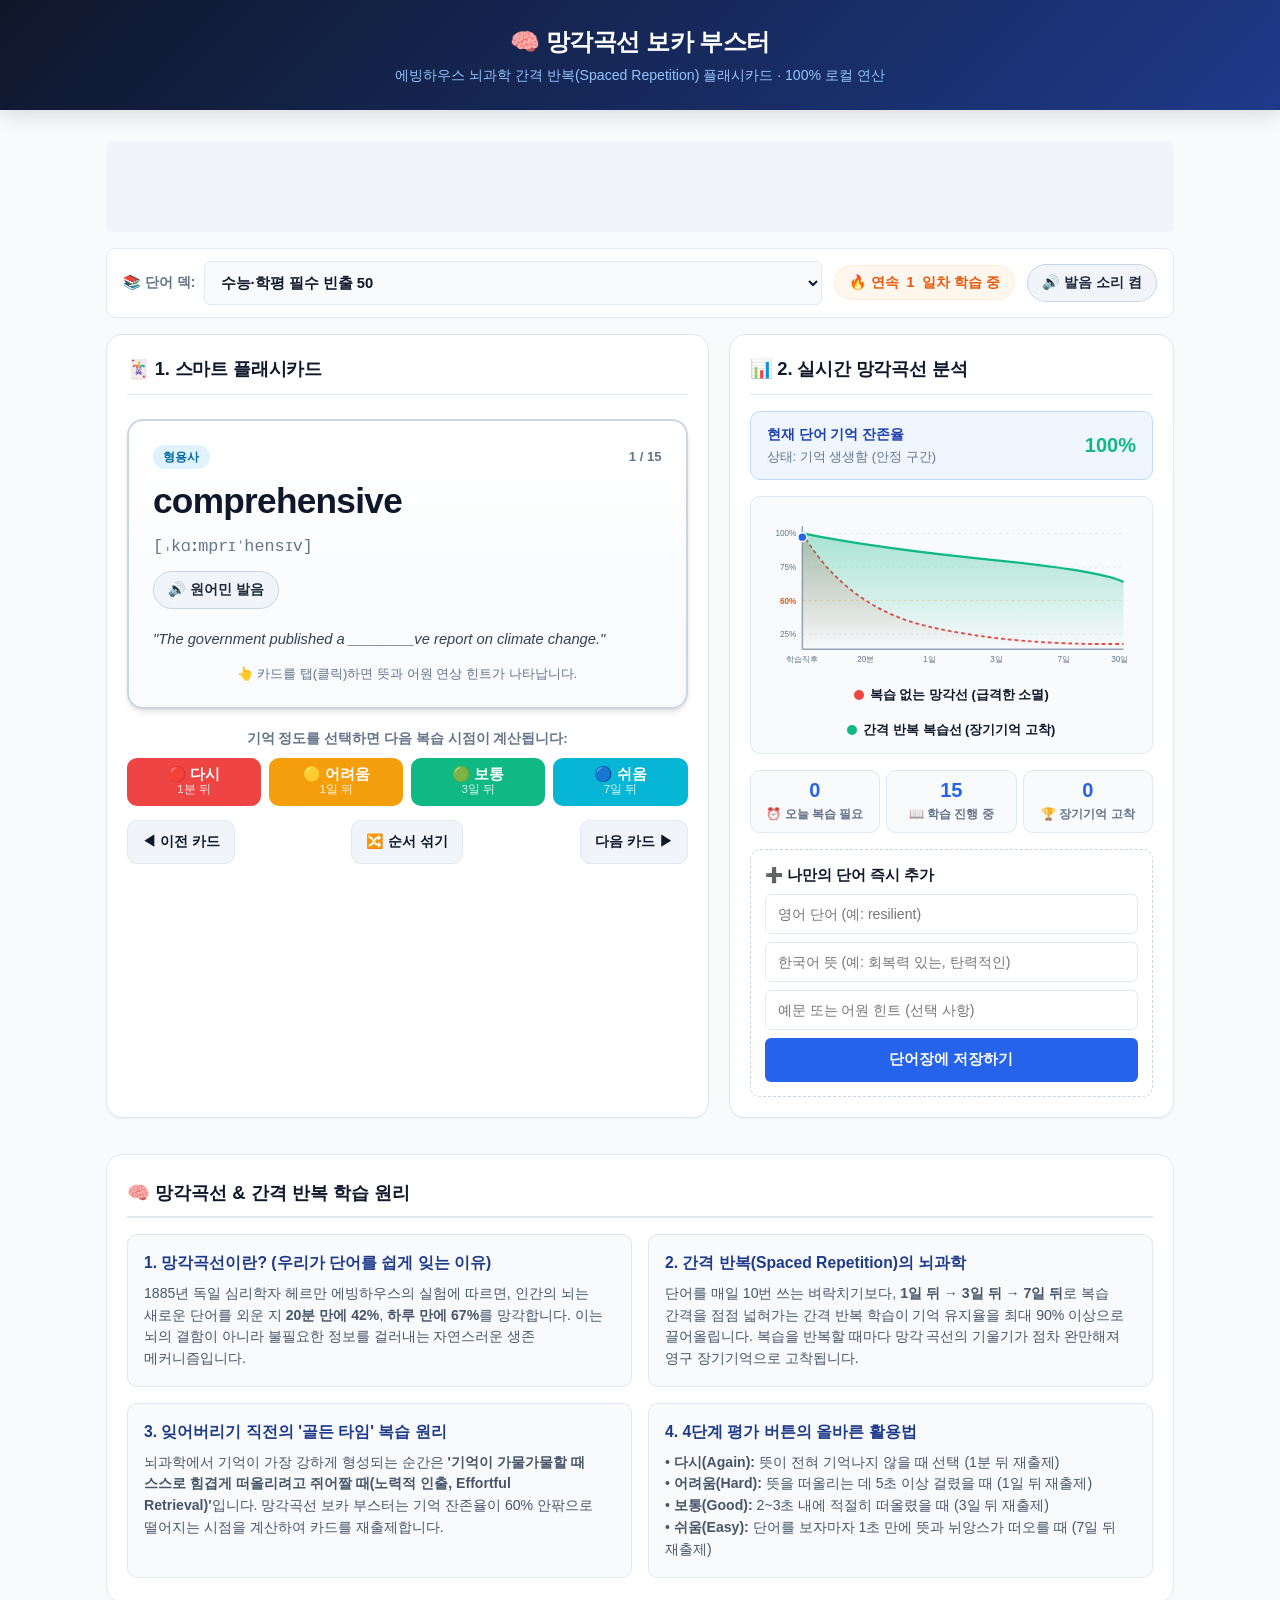
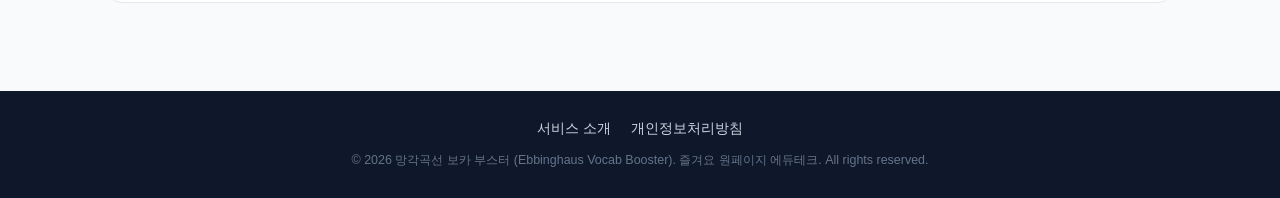
==== index.html @ 1b4ae30d "feat: initial commit for ebbinghaus-vocab (망각곡선 보카 부스터)" ====
<!DOCTYPE html>
<html lang="ko">
<head>
<meta charset="utf-8">
<meta name="viewport" content="width=device-width, initial-scale=1">
<!-- PAGE:HEAD START -->
<title>망각곡선 보카 부스터 | 에빙하우스 간격 반복 플래시카드 & 기억률 시각화</title>
<meta name="description" content="에빙하우스 망각곡선과 FSRS 간격 반복 알고리즘으로 뇌의 최적 복습 타이밍을 실시간 시각화하고 단어를 장기기억으로 고착화하는 지능형 플래시카드 보카 엔진.">
<meta name="robots" content="index, follow">
<link rel="canonical" href="https://ebbinghaus-vocab.enjoy-onepage.com/">
<link rel="alternate" hreflang="ko" href="https://ebbinghaus-vocab.enjoy-onepage.com/">
<meta name="theme-color" content="#2563eb">
<link rel="icon" href="data:image/svg+xml,<svg xmlns=%22http://www.w3.org/2000/svg%22 viewBox=%220 0 100 100%22><text y=%22.9em%22 font-size=%2290%22>🧠</text></svg>">
<link rel="manifest" href="/manifest.json">
<meta property="og:locale" content="ko_KR">
<meta property="og:type" content="website">
<meta property="og:site_name" content="즐겨요 원페이지">
<meta property="og:title" content="망각곡선 보카 부스터 | 에빙하우스 간격 반복 플래시카드 & 기억률 시각화">
<meta property="og:description" content="에빙하우스 망각곡선과 FSRS 간격 반복 알고리즘으로 뇌의 최적 복습 타이밍을 실시간 시각화하고 단어를 장기기억으로 고착화하는 지능형 플래시카드 보카 엔진.">
<meta property="og:url" content="https://ebbinghaus-vocab.enjoy-onepage.com/">
<meta name="twitter:card" content="summary">
<meta name="twitter:title" content="망각곡선 보카 부스터 | 에빙하우스 간격 반복 플래시카드 & 기억률 시각화">
<meta name="twitter:description" content="에빙하우스 망각곡선과 FSRS 간격 반복 알고리즘으로 뇌의 최적 복습 타이밍을 실시간 시각화하고 단어를 장기기억으로 고착화하는 지능형 플래시카드 보카 엔진.">
<link rel="alternate" type="application/rss+xml" title="망각곡선 보카 부스터 RSS" href="https://ebbinghaus-vocab.enjoy-onepage.com/rss.xml">
<link rel="sitemap" type="application/xml" href="https://ebbinghaus-vocab.enjoy-onepage.com/sitemap.xml">
<script type="application/ld+json">
{
  "@context": "https://schema.org",
  "@graph": [
    {
      "@type": "WebApplication",
      "@id": "https://ebbinghaus-vocab.enjoy-onepage.com/#webapp",
      "name": "망각곡선 보카 부스터",
      "url": "https://ebbinghaus-vocab.enjoy-onepage.com/",
      "applicationCategory": "EducationalApplication",
      "operatingSystem": "All",
      "inLanguage": "ko",
      "browserRequirements": "Requires JavaScript. Requires HTML5.",
      "description": "에빙하우스 망각곡선과 간격 반복(Spaced Repetition) 원리를 활용하여 단어 망각률을 실시간 계산하고 장기기억을 완성하는 인터랙티브 보카 플래시카드 웹앱.",
      "offers": { "@type": "Offer", "price": "0", "priceCurrency": "KRW" }
    },
    {
      "@type": "FAQPage",
      "@id": "https://ebbinghaus-vocab.enjoy-onepage.com/#faq",
      "mainEntity": [
        {
          "@type": "Question",
          "name": "에빙하우스 망각곡선이란 무엇인가요?",
          "acceptedAnswer": {
            "@type": "Answer",
            "text": "독일의 심리학자 헤르만 에빙하우스가 발견한 기억의 자연 감쇠 법칙으로, 사람은 새로운 지식을 배운 지 20분 만에 42%, 하루 만에 67%를 잊어버립니다. 하지만 주기적인 간격 반복 복습을 거치면 망각 속도가 현저히 느려져 영구적인 장기기억으로 전환됩니다."
          }
        },
        {
          "@type": "Question",
          "name": "간격 반복(Spaced Repetition)은 왜 효과적인가요?",
          "acceptedAnswer": {
            "@type": "Answer",
            "text": "뇌는 지식이 잊혀지기 직전인 '골든 타임'에 뇌세포를 쥐어짜내 기억을 회상(노력적 인출)할 때 가장 강력하게 시냅스 연결을 강화합니다. 망각곡선 보카 부스터는 이 타이밍을 자동으로 계산해 복습 주기를 설계합니다."
          }
        },
        {
          "@type": "Question",
          "name": "내 단어 학습 데이터가 서버에 저장되나요?",
          "acceptedAnswer": {
            "@type": "Answer",
            "text": "아닙니다. 망각곡선 보카 부스터의 모든 단어 데이터, 학습 이력, 커스텀 단어장은 100% 사용자의 기기 브라우저(LocalStorage / IndexedDB)에만 안전하게 암호화 보관되며 외부 서버로 절대 전송되지 않습니다."
          }
        }
      ]
    }
  ]
}
</script>
<!-- PAGE:HEAD END -->
<!-- ADSENSE START: loader -->
<script async src="https://pagead2.googlesyndication.com/pagead/js/adsbygoogle.js?client=ca-pub-2228289204702106" crossorigin="anonymous"></script>
<!-- ADSENSE END: loader -->
<link rel="stylesheet" href="style.css?v=1.1">
</head>
<body>

<!-- Header - Kiro Signature Gradient Brand Header -->
<header class="header">
  <h1>🧠 망각곡선 보카 부스터</h1>
  <div class="header-sub">에빙하우스 뇌과학 간격 반복(Spaced Repetition) 플래시카드 · 100% 로컬 연산</div>
</header>

<main class="wrap">

  <!-- ADSENSE START: top -->
  <div class="ad-box ad-top">
    <ins class="adsbygoogle" style="display:inline-block;width:100%;height:60px" data-ad-client="ca-pub-2228289204702106" data-ad-slot="3824727725" data-ad-format="horizontal" data-full-width-responsive="true"></ins>
    <script>(adsbygoogle = window.adsbygoogle || []).push({});</script>
  </div>
  <!-- ADSENSE END: top -->

  <!-- Top Control Bar -->
  <div class="control-bar">
    <div class="deck-select-group">
      <label for="deck-select" class="deck-select-label">📚 단어 덱:</label>
      <select id="deck-select" class="deck-select" aria-label="학습 단어 덱 선택">
        <option value="csat">수능·학평 필수 빈출 50</option>
        <option value="toeic">토익·비즈니스 핵심 50</option>
        <option value="basic">중학·일상 필수 기초 50</option>
        <option value="custom">나만의 단어장</option>
      </select>
    </div>
    
    <div class="streak-group" id="streak-badge" title="매일 학습하여 스트릭을 이어가세요!">
      🔥 연속 <span id="streak-days">1</span>일차 학습 중
    </div>

    <button type="button" class="btn-sound" id="btn-sound-toggle" aria-label="발음 음성 안내 토글">
      🔊 발음 소리 켬
    </button>
  </div>

  <!-- 2-Column Gold Standard Grid (PC 1:1, Mobile 1-Column) -->
  <div class="grid2">

    <!-- Column 1: Interactive 3D Flashcard & 4-Step Evaluation -->
    <section class="card" aria-labelledby="card-section-title">
      <div class="card-header-row">
        <h2 id="card-section-title">🃏 1. 스마트 플래시카드</h2>
      </div>

      <!-- 3D Flip Card Container -->
      <div class="flashcard-wrap">
        <div class="flashcard" id="flashcard" role="button" tabindex="0" aria-label="플래시카드 클릭하여 뒤집기">
          
          <!-- Card Front -->
          <div class="card-face card-front">
            <div class="card-badge-row">
              <span class="pos-tag" id="card-front-pos">형용사</span>
              <span id="card-progress-text">1 / 50</span>
            </div>
            
            <div class="card-main-content">
              <div class="word-term" id="card-word">comprehensive</div>
              <div class="word-phonetic" id="card-phonetic">[ˌkɑːmprɪˈhensɪv]</div>
              <button type="button" class="btn-sound" id="btn-speak-front" style="margin: 0 auto 12px auto;" aria-label="원어민 발음 듣기">
                🔊 원어민 발음
              </button>
              <div class="word-example" id="card-front-example">
                "The school offers a ________ study program for all students."
              </div>
            </div>

            <div class="card-footer-tip">
              👆 카드를 탭(클릭)하면 뜻과 어원 연상 힌트가 나타납니다.
            </div>
          </div>

          <!-- Card Back -->
          <div class="card-face card-back">
            <div class="card-badge-row">
              <span class="pos-tag" id="card-back-pos">형용사</span>
              <span id="card-stage-text">1차 학습</span>
            </div>

            <div class="card-main-content">
              <div class="word-meaning" id="card-meaning">종합적인, 포괄적인</div>
              <div class="word-hint" id="card-hint">
                💡 <strong>어원 힌트:</strong> com(완전히) + prehend(붙잡다) → 모든 것을 완전히 붙잡아 아우르는
              </div>
              <div class="word-example" id="card-back-example">
                "The school offers a <strong>comprehensive</strong> study program."
              </div>
              <div class="word-example-ko" id="card-back-example-ko">
                "그 학교는 모든 학생을 위한 종합적인 교육 프로그램을 제공한다."
              </div>
            </div>

            <div class="card-footer-tip">
              아래 4단계 평가 버튼을 눌러 복습 주기를 배정하세요.
            </div>
          </div>

        </div>
      </div>

      <!-- 4-Step Spaced Repetition Buttons -->
      <div class="eval-section">
        <div class="eval-prompt">기억 정도를 선택하면 다음 복습 시점이 계산됩니다:</div>
        <div class="eval-grid">
          <button type="button" class="btn-eval btn-again" data-rating="again">
            <span class="eval-label">🔴 다시</span>
            <span class="eval-interval">1분 뒤</span>
          </button>
          <button type="button" class="btn-eval btn-hard" data-rating="hard">
            <span class="eval-label">🟡 어려움</span>
            <span class="eval-interval">1일 뒤</span>
          </button>
          <button type="button" class="btn-eval btn-good" data-rating="good">
            <span class="eval-label">🟢 보통</span>
            <span class="eval-interval">3일 뒤</span>
          </button>
          <button type="button" class="btn-eval btn-easy" data-rating="easy">
            <span class="eval-label">🔵 쉬움</span>
            <span class="eval-interval">7일 뒤</span>
          </button>
        </div>
      </div>

      <!-- Navigation & Shuffle -->
      <div class="card-nav">
        <button type="button" class="btn-secondary" id="btn-prev-card">
          ◀ 이전 카드
        </button>
        <button type="button" class="btn-secondary" id="btn-shuffle-deck">
          🔀 순서 섞기
        </button>
        <button type="button" class="btn-secondary" id="btn-next-card">
          다음 카드 ▶
        </button>
      </div>
    </section>

    <!-- Column 2: Real-Time Ebbinghaus Forgetting Curve & Retention Stats -->
    <section class="card" aria-labelledby="chart-section-title">
      <div class="card-header-row">
        <h2 id="chart-section-title">📊 2. 실시간 망각곡선 분석</h2>
      </div>

      <!-- Current Retention Gauge -->
      <div class="retention-meter">
        <div>
          <div class="retention-label">현재 단어 기억 잔존율</div>
          <div style="font-size: 0.8rem; color: #64748b; margin-top: 2px;" id="retention-desc">
            복습 권장: 골든 타임 도달 전
          </div>
        </div>
        <div class="retention-value" id="retention-pct">100%</div>
      </div>

      <!-- Live SVG Forgetting Curve Chart -->
      <div class="chart-box">
        <svg class="svg-chart" id="forgetting-chart" viewBox="0 0 500 220" aria-label="에빙하우스 망각곡선 인터랙티브 시각화 차트">
          <defs>
            <linearGradient id="decayGrad" x1="0%" y1="0%" x2="0%" y2="100%">
              <stop offset="0%" stop-color="#ef4444" stop-opacity="0.3"/>
              <stop offset="100%" stop-color="#ef4444" stop-opacity="0.0"/>
            </linearGradient>
            <linearGradient id="boostGrad" x1="0%" y1="0%" x2="0%" y2="100%">
              <stop offset="0%" stop-color="#10b981" stop-opacity="0.35"/>
              <stop offset="100%" stop-color="#10b981" stop-opacity="0.0"/>
            </linearGradient>
          </defs>

          <!-- Grid Lines -->
          <line x1="50" y1="30" x2="480" y2="30" stroke="#e2e8f0" stroke-dasharray="4,4" />
          <line x1="50" y1="75" x2="480" y2="75" stroke="#e2e8f0" stroke-dasharray="4,4" />
          <line x1="50" y1="120" x2="480" y2="120" stroke="#fed7aa" stroke-dasharray="4,4" /> <!-- 60% Critical Golden Line -->
          <line x1="50" y1="165" x2="480" y2="165" stroke="#e2e8f0" stroke-dasharray="4,4" />
          
          <!-- Axes -->
          <line x1="50" y1="20" x2="50" y2="185" stroke="#94a3b8" stroke-width="2" />
          <line x1="50" y1="185" x2="480" y2="185" stroke="#94a3b8" stroke-width="2" />

          <!-- Y-Axis Labels -->
          <text x="42" y="34" font-size="11" fill="#64748b" text-anchor="end">100%</text>
          <text x="42" y="79" font-size="11" fill="#64748b" text-anchor="end">75%</text>
          <text x="42" y="124" font-size="11" fill="#ea580c" font-weight="bold" text-anchor="end">60%</text>
          <text x="42" y="169" font-size="11" fill="#64748b" text-anchor="end">25%</text>

          <!-- X-Axis Labels -->
          <text x="50" y="202" font-size="11" fill="#64748b" text-anchor="middle">학습직후</text>
          <text x="135" y="202" font-size="11" fill="#64748b" text-anchor="middle">20분</text>
          <text x="220" y="202" font-size="11" fill="#64748b" text-anchor="middle">1일</text>
          <text x="310" y="202" font-size="11" fill="#64748b" text-anchor="middle">3일</text>
          <text x="400" y="202" font-size="11" fill="#64748b" text-anchor="middle">7일</text>
          <text x="475" y="202" font-size="11" fill="#64748b" text-anchor="middle">30일</text>

          <!-- Decay Curve (No review - drops sharply) -->
          <path id="path-decay-fill" d="M 50 30 Q 110 130, 220 155 T 480 178 L 480 185 L 50 185 Z" fill="url(#decayGrad)" />
          <path id="path-decay" d="M 50 30 Q 110 130, 220 155 T 480 178" fill="none" stroke="#ef4444" stroke-width="2.5" stroke-dasharray="5,4" />

          <!-- Spaced Repetition Boost Curve (Dynamic) -->
          <path id="path-boost-fill" d="M 50 30 Q 120 40, 220 48 T 480 62 L 480 185 L 50 185 Z" fill="url(#boostGrad)" />
          <path id="path-boost" d="M 50 30 Q 120 40, 220 48 T 480 62" fill="none" stroke="#10b981" stroke-width="3" />

          <!-- Current Word Point Indicator -->
          <circle id="point-current" cx="50" cy="30" r="6" fill="#2563eb" stroke="#ffffff" stroke-width="2" />
        </svg>

        <div class="chart-legend">
          <span class="legend-item">
            <span class="legend-dot dot-decay"></span>
            복습 없는 망각선 (급격한 소멸)
          </span>
          <span class="legend-item">
            <span class="legend-dot dot-boost"></span>
            간격 반복 복습선 (장기기억 고착)
          </span>
        </div>
      </div>

      <!-- Today's Study Stats Grid -->
      <div class="stats-grid">
        <div class="stat-pill">
          <div class="stat-num" id="stat-due">0</div>
          <div class="stat-desc">⏰ 오늘 복습 필요</div>
        </div>
        <div class="stat-pill">
          <div class="stat-num" id="stat-learning">1</div>
          <div class="stat-desc">📖 학습 진행 중</div>
        </div>
        <div class="stat-pill">
          <div class="stat-num" id="stat-mastered">0</div>
          <div class="stat-desc">🏆 장기기억 고착</div>
        </div>
      </div>

      <!-- Quick Word Add Form -->
      <div class="quick-add-box">
        <div class="quick-add-title">➕ 나만의 단어 즉시 추가</div>
        <form id="form-quick-add" class="quick-add-form" onsubmit="return false;">
          <input type="text" id="input-new-word" class="input-text" placeholder="영어 단어 (예: resilient)" required>
          <input type="text" id="input-new-meaning" class="input-text" placeholder="한국어 뜻 (예: 회복력 있는, 탄력적인)" required>
          <input type="text" id="input-new-example" class="input-text" placeholder="예문 또는 어원 힌트 (선택 사항)">
          <button type="submit" class="btn-primary" id="btn-add-word">
            단어장에 저장하기
          </button>
        </form>
      </div>

    </section>

  </div>

  <!-- ADSENSE START: mid -->
  <div class="ad-box ad-mid">
    <ins class="adsbygoogle" style="display:block" data-ad-client="ca-pub-2228289204702106" data-ad-slot="1186914926" data-ad-format="auto" data-full-width-responsive="true"></ins>
    <script>(adsbygoogle = window.adsbygoogle || []).push({});</script>
  </div>
  <!-- ADSENSE END: mid -->

  <!-- Educational Guide & FAQ Section -->
  <section class="guide-section" aria-labelledby="guide-title">
    <h2 class="guide-title" id="guide-title">🧠 망각곡선 & 간격 반복 학습 원리</h2>
    
    <div class="guide-grid">
      <article class="guide-card">
        <h3>1. 망각곡선이란? (우리가 단어를 쉽게 잊는 이유)</h3>
        <p>
          1885년 독일 심리학자 헤르만 에빙하우스의 실험에 따르면, 인간의 뇌는 새로운 단어를 외운 지 <strong>20분 만에 42%</strong>, <strong>하루 만에 67%</strong>를 망각합니다. 이는 뇌의 결함이 아니라 불필요한 정보를 걸러내는 자연스러운 생존 메커니즘입니다.
        </p>
      </article>

      <article class="guide-card">
        <h3>2. 간격 반복(Spaced Repetition)의 뇌과학</h3>
        <p>
          단어를 매일 10번 쓰는 벼락치기보다, <strong>1일 뒤 → 3일 뒤 → 7일 뒤</strong>로 복습 간격을 점점 넓혀가는 간격 반복 학습이 기억 유지율을 최대 90% 이상으로 끌어올립니다. 복습을 반복할 때마다 망각 곡선의 기울기가 점차 완만해져 영구 장기기억으로 고착됩니다.
        </p>
      </article>

      <article class="guide-card">
        <h3>3. 잊어버리기 직전의 '골든 타임' 복습 원리</h3>
        <p>
          뇌과학에서 기억이 가장 강하게 형성되는 순간은 <strong>'기억이 가물가물할 때 스스로 힘겹게 떠올리려고 쥐어짤 때(노력적 인출, Effortful Retrieval)'</strong>입니다. 망각곡선 보카 부스터는 기억 잔존율이 60% 안팎으로 떨어지는 시점을 계산하여 카드를 재출제합니다.
        </p>
      </article>

      <article class="guide-card">
        <h3>4. 4단계 평가 버튼의 올바른 활용법</h3>
        <p>
          • <strong>다시(Again):</strong> 뜻이 전혀 기억나지 않을 때 선택 (1분 뒤 재출제)<br>
          • <strong>어려움(Hard):</strong> 뜻을 떠올리는 데 5초 이상 걸렸을 때 (1일 뒤 재출제)<br>
          • <strong>보통(Good):</strong> 2~3초 내에 적절히 떠올렸을 때 (3일 뒤 재출제)<br>
          • <strong>쉬움(Easy):</strong> 단어를 보자마자 1초 만에 뜻과 뉘앙스가 떠오를 때 (7일 뒤 재출제)
        </p>
      </article>
    </div>
  </section>

  <!-- ADSENSE START: bottom -->
  <div class="ad-box ad-bottom">
    <ins class="adsbygoogle" style="display:block" data-ad-client="ca-pub-2228289204702106" data-ad-slot="3416334507" data-ad-format="auto" data-full-width-responsive="true"></ins>
    <script>(adsbygoogle = window.adsbygoogle || []).push({});</script>
  </div>
  <!-- ADSENSE END: bottom -->

</main>

<!-- Footer -->
<footer class="footer">
  <div class="footer-links">
    <a href="/about.html">서비스 소개</a>
    <a href="/privacy.html">개인정보처리방침</a>
  </div>
  <div class="footer-copy">
    &copy; 2026 망각곡선 보카 부스터 (Ebbinghaus Vocab Booster). 즐겨요 원페이지 에듀테크. All rights reserved.
  </div>
</footer>

<script src="app.js?v=1.0"></script>
</body>
</html>
---- style.css ----
/* ==========================================================================
   망각곡선 보카 부스터 (Ebbinghaus Vocab Booster) - Gold Standard CSS
   100% Vanilla CSS · Mobile First · 0px Overflow Guaranteed
   ========================================================================== */

:root {
  --primary: #2563eb;
  --primary-hover: #1d4ed8;
  --primary-light: #eff6ff;
  --bg-page: #f8fafc;
  --bg-card: #ffffff;
  --text-main: #0f172a;
  --text-muted: #64748b;
  --border: #e2e8f0;
  --border-focus: #3b82f6;
  --shadow-sm: 0 1px 2px 0 rgb(0 0 0 / 0.05);
  --shadow-md: 0 4px 6px -1px rgb(0 0 0 / 0.1), 0 2px 4px -2px rgb(0 0 0 / 0.1);
  --shadow-lg: 0 10px 15px -3px rgb(0 0 0 / 0.1), 0 4px 6px -4px rgb(0 0 0 / 0.1);
  --radius-sm: 6px;
  --radius-md: 10px;
  --radius-lg: 16px;
  --radius-full: 9999px;
  
  /* Rating Colors */
  --rating-again: #ef4444;
  --rating-hard: #f59e0b;
  --rating-good: #10b981;
  --rating-easy: #06b6d4;
}

*, *::before, *::after {
  box-sizing: border-box;
  margin: 0;
  padding: 0;
}

html {
  font-size: 16px;
  -webkit-text-size-adjust: 100%;
  scroll-behavior: smooth;
}

body {
  font-family: -apple-system, BlinkMacSystemFont, "Pretendard", "Segoe UI", Roboto, Helvetica, Arial, sans-serif;
  background-color: var(--bg-page);
  color: var(--text-main);
  line-height: 1.5;
  overflow-x: hidden;
  min-height: 100vh;
  display: flex;
  flex-direction: column;
}

/* ==========================================================================
   Header - Kiro Signature Gradient Brand Header
   ========================================================================== */
.header {
  background: linear-gradient(135deg, #0f172a 0%, #1e3a8a 100%);
  color: #ffffff;
  padding: 24px 16px;
  text-align: center;
  box-shadow: 0 4px 20px rgba(15, 23, 42, 0.15);
}

.header h1 {
  font-size: 1.5rem;
  font-weight: 800;
  letter-spacing: -0.02em;
  margin-bottom: 6px;
  white-space: nowrap;
  overflow: hidden;
  text-overflow: ellipsis;
}

.header-sub {
  font-size: 0.88rem;
  color: #93c5fd;
  max-width: 600px;
  margin: 0 auto;
  line-height: 1.4;
  word-break: keep-all;
}

/* ==========================================================================
   Main Wrap & Grid Layout
   ========================================================================== */
.wrap {
  width: 100%;
  max-width: 1100px;
  margin: 0 auto;
  padding: 16px;
  flex: 1;
  min-width: 0;
}

.grid2 {
  display: grid;
  grid-template-columns: 1fr;
  gap: 20px;
  min-width: 0;
  margin-bottom: 20px;
}

@media (min-width: 860px) {
  .grid2 {
    grid-template-columns: 1.15fr 0.85fr;
  }
}

/* ==========================================================================
   Card Structure (Strict 1-Line Titles)
   ========================================================================== */
.card {
  background: var(--bg-card);
  border: 1px solid var(--border);
  border-radius: var(--radius-lg);
  padding: 20px;
  box-shadow: var(--shadow-sm);
  display: flex;
  flex-direction: column;
  min-width: 0;
}

.card-header-row {
  margin-bottom: 16px;
  padding-bottom: 12px;
  border-bottom: 1px solid var(--border);
}

.card h2 {
  font-size: 1.15rem;
  font-weight: 700;
  color: var(--text-main);
  white-space: nowrap;
  overflow: hidden;
  text-overflow: ellipsis;
  letter-spacing: -0.01em;
}

/* ==========================================================================
   Top Control Bar (Deck selector & Streak)
   ========================================================================== */
.control-bar {
  background: #ffffff;
  border: 1px solid var(--border);
  border-radius: var(--radius-md);
  padding: 12px 16px;
  margin-bottom: 16px;
  display: flex;
  flex-wrap: wrap;
  align-items: center;
  justify-content: space-between;
  gap: 12px;
}

.deck-select-group {
  display: flex;
  align-items: center;
  gap: 8px;
  min-width: 0;
  flex: 1 1 240px;
}

.deck-select-label {
  font-size: 0.88rem;
  font-weight: 600;
  color: var(--text-muted);
  white-space: nowrap;
}

.deck-select {
  padding: 8px 12px;
  font-size: 0.92rem;
  font-weight: 600;
  color: var(--text-main);
  background-color: var(--bg-page);
  border: 1px solid var(--border);
  border-radius: var(--radius-sm);
  outline: none;
  cursor: pointer;
  flex: 1;
  min-width: 0;
  min-height: 44px;
}

.streak-group {
  display: flex;
  align-items: center;
  gap: 8px;
  font-size: 0.88rem;
  font-weight: 700;
  color: #ea580c;
  background: #fff7ed;
  border: 1px solid #ffedd5;
  padding: 6px 14px;
  border-radius: var(--radius-full);
  white-space: nowrap;
}

/* ==========================================================================
   3D Flashcard Component
   ========================================================================== */
.flashcard-wrap {
  perspective: 1000px;
  width: 100%;
  margin: 8px 0 16px 0;
  min-width: 0;
}

.flashcard {
  position: relative;
  width: 100%;
  min-height: 290px;
  transform-style: preserve-3d;
  transition: transform 0.5s cubic-bezier(0.4, 0, 0.2, 1);
  cursor: pointer;
  border-radius: var(--radius-lg);
}

.flashcard.flipped {
  transform: rotateY(180deg);
}

.card-face {
  position: absolute;
  top: 0;
  left: 0;
  width: 100%;
  height: 100%;
  backface-visibility: hidden;
  border-radius: var(--radius-lg);
  padding: 24px;
  display: flex;
  flex-direction: column;
  justify-content: space-between;
  box-shadow: var(--shadow-md);
  border: 2px solid var(--border);
  background: #ffffff;
  user-select: none;
  min-width: 0;
}

.card-front {
  background: linear-gradient(180deg, #ffffff 0%, #f8fafc 100%);
  border-color: #cbd5e1;
}

.card-back {
  background: linear-gradient(135deg, #0f172a 0%, #1e293b 100%);
  color: #ffffff;
  transform: rotateY(180deg);
  border-color: #334155;
}

.card-badge-row {
  display: flex;
  align-items: center;
  justify-content: space-between;
  width: 100%;
  font-size: 0.82rem;
  font-weight: 700;
  color: var(--text-muted);
}

.card-back .card-badge-row {
  color: #94a3b8;
}

.pos-tag {
  background: #e0f2fe;
  color: #0369a1;
  padding: 3px 10px;
  border-radius: var(--radius-full);
  font-size: 0.75rem;
  font-weight: 700;
  letter-spacing: 0.02em;
}

.card-back .pos-tag {
  background: rgba(56, 189, 248, 0.2);
  color: #38bdf8;
}

.card-main-content {
  margin: auto 0;
  width: 100%;
}

.word-term {
  font-size: clamp(1.6rem, 6vw, 2.2rem);
  font-weight: 800;
  letter-spacing: -0.02em;
  color: #0f172a;
  margin-bottom: 6px;
  word-break: break-word;
}

.word-phonetic {
  font-size: 1.05rem;
  font-family: Consolas, monospace;
  color: #64748b;
  margin-bottom: 12px;
}

.word-meaning {
  font-size: 1.7rem;
  font-weight: 800;
  color: #38bdf8;
  margin-bottom: 12px;
  line-height: 1.3;
  word-break: keep-all;
}

.word-hint {
  font-size: 0.95rem;
  color: #cbd5e1;
  line-height: 1.45;
  background: rgba(255, 255, 255, 0.08);
  padding: 10px 14px;
  border-radius: var(--radius-md);
  margin-bottom: 12px;
  border-left: 3px solid #38bdf8;
  word-break: keep-all;
}

.word-example {
  font-size: 0.92rem;
  color: #334155;
  line-height: 1.45;
  font-style: italic;
  margin-top: 8px;
}

.card-back .word-example {
  color: #94a3b8;
  border-top: 1px solid rgba(255, 255, 255, 0.1);
  padding-top: 8px;
  font-style: normal;
}

.word-example-ko {
  font-size: 0.85rem;
  color: #64748b;
  margin-top: 4px;
}

.card-back .word-example-ko {
  color: #cbd5e1;
}

.card-footer-tip {
  font-size: 0.82rem;
  color: var(--text-muted);
  display: flex;
  align-items: center;
  justify-content: center;
  gap: 6px;
  margin-top: 8px;
}

.card-back .card-footer-tip {
  color: #64748b;
}

/* Audio Pronunciation Button */
.btn-sound {
  background: #f1f5f9;
  border: 1px solid #cbd5e1;
  color: #1e293b;
  border-radius: var(--radius-full);
  padding: 6px 14px;
  font-size: 0.88rem;
  font-weight: 600;
  display: inline-flex;
  align-items: center;
  gap: 6px;
  cursor: pointer;
  transition: all 0.2s;
  min-height: 38px;
}

.btn-sound:hover {
  background: #e2e8f0;
}

/* ==========================================================================
   4-Step Spaced Repetition Evaluation Grid
   ========================================================================== */
.eval-section {
  margin-top: 4px;
  display: flex;
  flex-direction: column;
  gap: 8px;
}

.eval-prompt {
  font-size: 0.85rem;
  font-weight: 700;
  color: var(--text-muted);
  text-align: center;
}

.eval-grid {
  display: grid;
  grid-template-columns: repeat(4, 1fr);
  gap: 8px;
  width: 100%;
}

@media (max-width: 520px) {
  .eval-grid {
    grid-template-columns: repeat(2, 1fr);
  }
}

.btn-eval {
  min-height: 48px;
  padding: 6px 8px;
  border-radius: var(--radius-md);
  font-size: 0.92rem;
  font-weight: 700;
  display: flex;
  flex-direction: column;
  align-items: center;
  justify-content: center;
  border: none;
  cursor: pointer;
  transition: transform 0.1s, opacity 0.2s;
  white-space: nowrap;
  color: #ffffff;
}

.btn-eval:hover {
  opacity: 0.92;
  transform: translateY(-1px);
}

.btn-eval:active {
  transform: translateY(0);
}

.btn-eval .eval-label {
  font-size: 0.92rem;
  line-height: 1.1;
  white-space: nowrap;
}

.btn-eval .eval-interval {
  font-size: 0.72rem;
  opacity: 0.85;
  font-weight: 500;
  white-space: nowrap;
}

.btn-again { background-color: var(--rating-again); }
.btn-hard { background-color: var(--rating-hard); }
.btn-good { background-color: var(--rating-good); }
.btn-easy { background-color: var(--rating-easy); }

/* Card Navigation Bar */
.card-nav {
  display: grid;
  grid-template-columns: 1fr 1fr;
  gap: 8px;
  margin-top: 14px;
  width: 100%;
}

@media (min-width: 540px) {
  .card-nav {
    display: flex;
    align-items: center;
    justify-content: space-between;
  }
}

@media (max-width: 539px) {
  #btn-shuffle-deck {
    grid-column: span 2;
  }
}

.btn-secondary {
  background: #f1f5f9;
  border: 1px solid var(--border);
  color: var(--text-main);
  border-radius: var(--radius-md);
  font-size: 0.88rem;
  font-weight: 600;
  padding: 8px 14px;
  cursor: pointer;
  min-height: 44px;
  display: inline-flex;
  align-items: center;
  justify-content: center;
  gap: 6px;
  white-space: nowrap;
}

.btn-secondary:hover {
  background: #e2e8f0;
}

/* ==========================================================================
   Column 2: Real-Time Ebbinghaus Forgetting Curve Chart
   ========================================================================== */
.chart-box {
  background: #f8fafc;
  border: 1px solid var(--border);
  border-radius: var(--radius-md);
  padding: 14px;
  margin-bottom: 16px;
}

.svg-chart {
  width: 100%;
  height: auto;
  max-height: 220px;
  display: block;
}

.chart-legend {
  display: flex;
  flex-wrap: wrap;
  align-items: center;
  justify-content: center;
  gap: 16px;
  margin-top: 10px;
  font-size: 0.8rem;
  font-weight: 600;
}

.legend-item {
  display: inline-flex;
  align-items: center;
  gap: 6px;
  white-space: nowrap;
}

.legend-dot {
  width: 10px;
  height: 10px;
  border-radius: var(--radius-full);
}

.dot-decay { background-color: #ef4444; }
.dot-boost { background-color: #10b981; }

.retention-meter {
  background: #eff6ff;
  border: 1px solid #bfdbfe;
  border-radius: var(--radius-md);
  padding: 12px 16px;
  margin-bottom: 16px;
  display: flex;
  align-items: center;
  justify-content: space-between;
}

.retention-label {
  font-size: 0.88rem;
  font-weight: 600;
  color: #1e40af;
}

.retention-value {
  font-size: 1.25rem;
  font-weight: 800;
  color: #1d4ed8;
}

/* Stats Pill Grid */
.stats-grid {
  display: grid;
  grid-template-columns: repeat(3, minmax(0, 1fr));
  gap: 6px;
  margin-bottom: 16px;
  width: 100%;
}

.stat-pill {
  background: #f8fafc;
  border: 1px solid var(--border);
  border-radius: var(--radius-md);
  padding: 8px 4px;
  text-align: center;
  min-width: 0;
  overflow: hidden;
}

.stat-num {
  font-size: 1.25rem;
  font-weight: 800;
  color: var(--primary);
  line-height: 1.1;
}

.stat-desc {
  font-size: 0.76rem;
  font-weight: 600;
  color: var(--text-muted);
  white-space: nowrap;
  margin-top: 4px;
}

/* Quick Word Add Form */
.quick-add-box {
  background: #ffffff;
  border: 1px dashed #cbd5e1;
  border-radius: var(--radius-md);
  padding: 14px;
}

.quick-add-title {
  font-size: 0.92rem;
  font-weight: 700;
  color: var(--text-main);
  margin-bottom: 8px;
  display: flex;
  align-items: center;
  gap: 6px;
}

.quick-add-form {
  display: flex;
  flex-direction: column;
  gap: 8px;
}

.input-text {
  width: 100%;
  padding: 8px 12px;
  font-size: 0.88rem;
  border: 1px solid var(--border);
  border-radius: var(--radius-sm);
  outline: none;
  min-height: 40px;
}

.input-text:focus {
  border-color: var(--border-focus);
}

.btn-primary {
  background: var(--primary);
  color: #ffffff;
  border: none;
  border-radius: var(--radius-sm);
  font-size: 0.92rem;
  font-weight: 700;
  padding: 10px 16px;
  cursor: pointer;
  min-height: 44px;
  white-space: nowrap;
}

.btn-primary:hover {
  background: var(--primary-hover);
}

/* ==========================================================================
   AdSense Placement & Clamp (90px Strict Clamp)
   ========================================================================== */
.ad-box {
  width: 100%;
  text-align: center;
  margin: 16px 0;
  overflow: hidden;
  background: #f1f5f9;
  border-radius: var(--radius-sm);
}

.ad-top {
  height: 90px !important;
  max-height: 90px !important;
  min-height: 0 !important;
  padding: 0 !important;
  border: none !important;
  overflow: hidden !important;
}

.ad-top ins, .ad-top ins * {
  max-height: 90px !important;
  overflow: hidden !important;
}

/* ==========================================================================
   Educational Guide & FAQ Section
   ========================================================================== */
.guide-section {
  background: #ffffff;
  border: 1px solid var(--border);
  border-radius: var(--radius-lg);
  padding: 24px 20px;
  margin-top: 12px;
}

.guide-title {
  font-size: 1.15rem;
  font-weight: 800;
  color: var(--text-main);
  margin-bottom: 16px;
  border-bottom: 2px solid #e2e8f0;
  padding-bottom: 10px;
  white-space: nowrap;
  overflow: hidden;
  text-overflow: ellipsis;
}

.guide-grid {
  display: grid;
  grid-template-columns: 1fr;
  gap: 16px;
}

@media (min-width: 768px) {
  .guide-grid {
    grid-template-columns: repeat(2, 1fr);
  }
}

.guide-card {
  background: #f8fafc;
  border: 1px solid #e2e8f0;
  border-radius: var(--radius-md);
  padding: 16px;
}

.guide-card h3 {
  font-size: 0.98rem;
  font-weight: 700;
  color: #1e3a8a;
  margin-bottom: 8px;
}

.guide-card p {
  font-size: 0.88rem;
  color: #475569;
  line-height: 1.55;
  word-break: keep-all;
}

/* ==========================================================================
   Footer
   ========================================================================== */
.footer {
  background: #0f172a;
  color: #94a3b8;
  padding: 28px 16px;
  text-align: center;
  font-size: 0.85rem;
  margin-top: 40px;
}

.footer-links {
  display: flex;
  justify-content: center;
  gap: 20px;
  margin-bottom: 12px;
}

.footer-links a {
  color: #cbd5e1;
  text-decoration: none;
}

.footer-links a:hover {
  color: #38bdf8;
  text-decoration: underline;
}

.footer-copy {
  color: #64748b;
  font-size: 0.78rem;
}
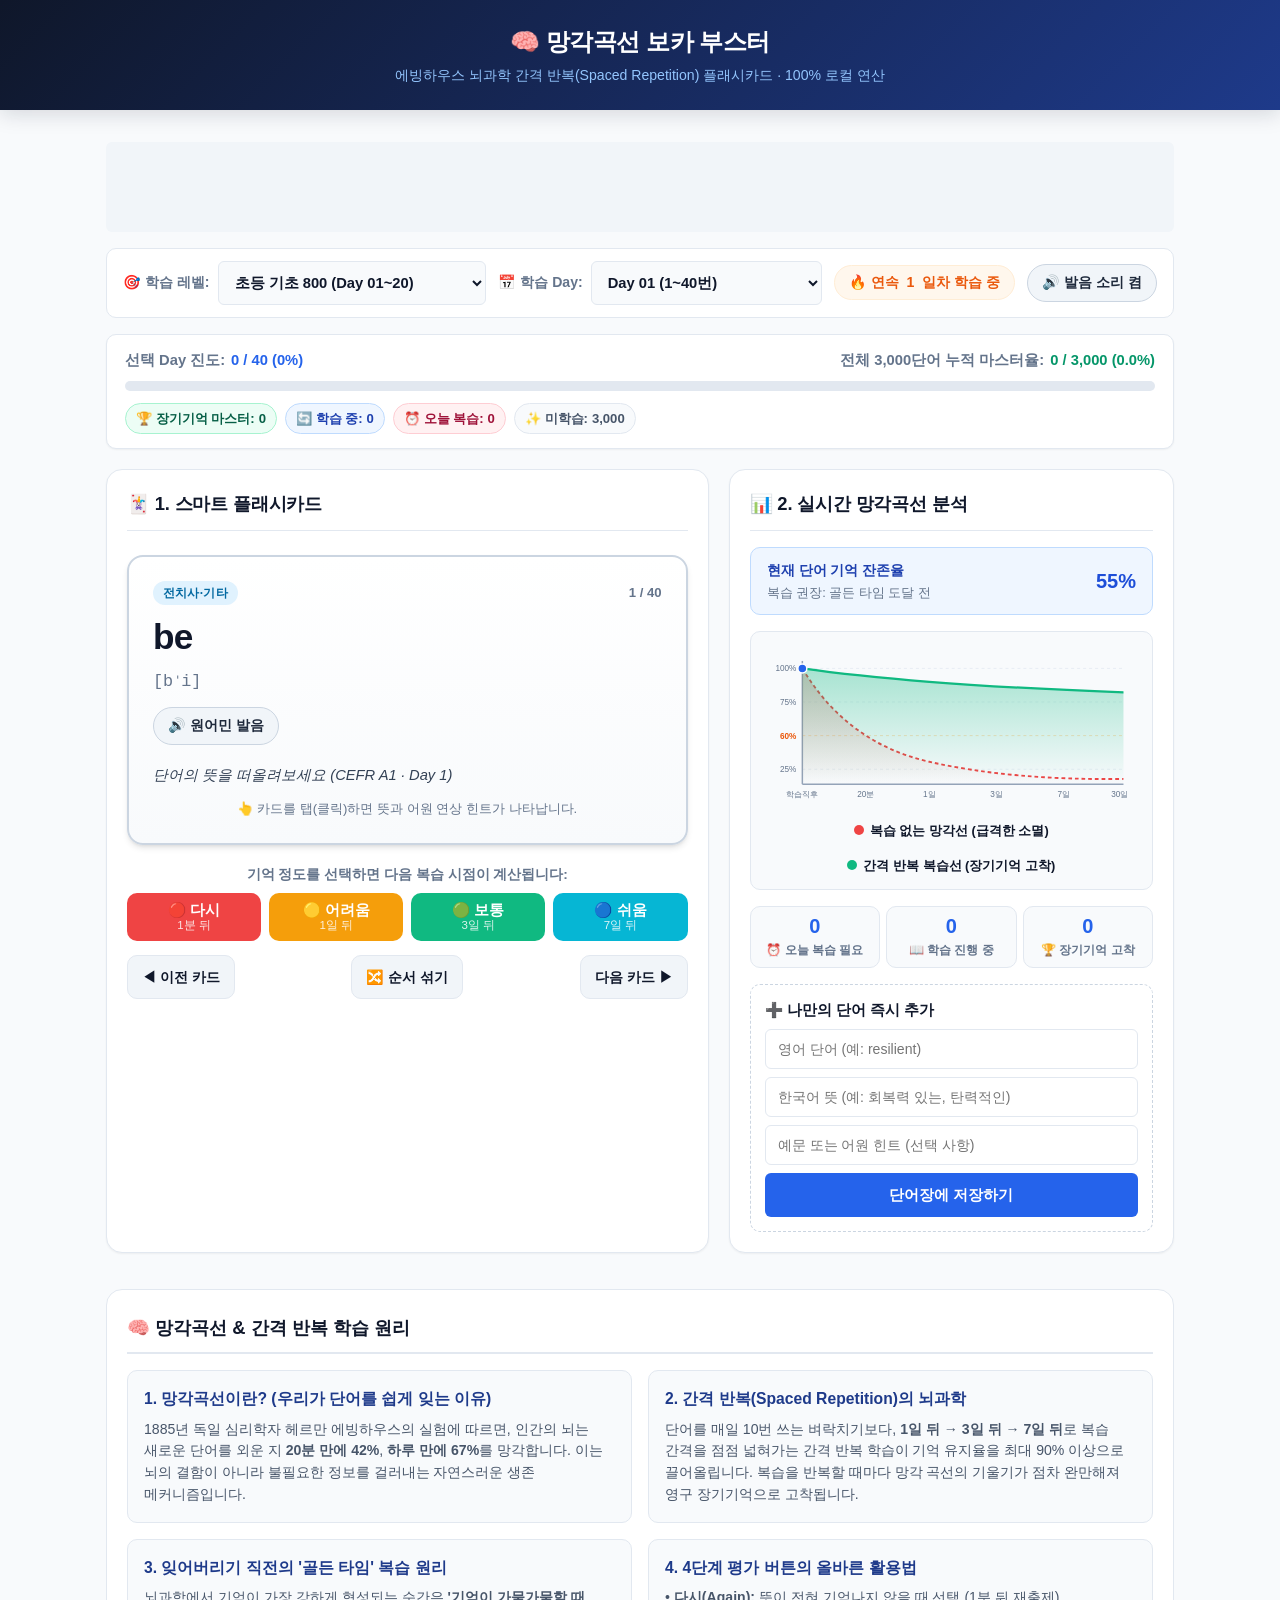
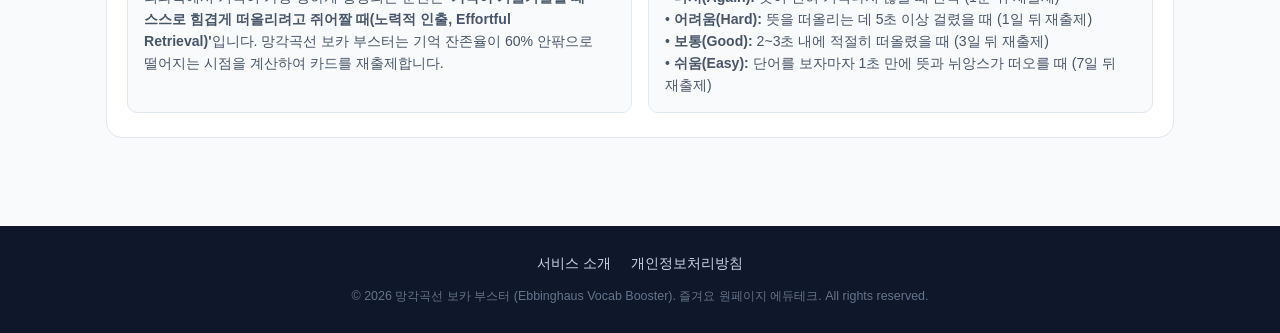
==== commit ea5f03c0: "feat: complete Ministry of Education 3000 words full dataset with Day 1-75 range selector and master" ====
--- a/index.html
+++ b/index.html
@@ -95,15 +95,23 @@
   </div>
   <!-- ADSENSE END: top -->
 
-  <!-- Top Control Bar -->
+  <!-- Top Control Bar: Level & Day Selector -->
   <div class="control-bar">
     <div class="deck-select-group">
-      <label for="deck-select" class="deck-select-label">📚 단어 덱:</label>
-      <select id="deck-select" class="deck-select" aria-label="학습 단어 덱 선택">
-        <option value="csat">수능·학평 필수 빈출 50</option>
-        <option value="toeic">토익·비즈니스 핵심 50</option>
-        <option value="basic">중학·일상 필수 기초 50</option>
+      <label for="level-select" class="deck-select-label">🎯 학습 레벨:</label>
+      <select id="level-select" class="deck-select" aria-label="학습 레벨 선택">
+        <option value="elem">초등 기초 800 (Day 01~20)</option>
+        <option value="mid">중학 필수 1,000 (Day 21~45)</option>
+        <option value="high">고등·수능 1,200 (Day 46~75)</option>
+        <option value="all">전체 3,000단어 (Day 01~75)</option>
         <option value="custom">나만의 단어장</option>
+      </select>
+    </div>
+
+    <div class="day-select-group" id="day-select-wrap">
+      <label for="day-select" class="deck-select-label">📅 학습 Day:</label>
+      <select id="day-select" class="day-select" aria-label="학습 Day 선택">
+        <!-- Dynamically populated in app.js -->
       </select>
     </div>
     
@@ -114,6 +122,29 @@
     <button type="button" class="btn-sound" id="btn-sound-toggle" aria-label="발음 음성 안내 토글">
       🔊 발음 소리 켬
     </button>
+  </div>
+
+  <!-- Real-time Progress & Mastery Dashboard -->
+  <div class="mastery-dashboard" aria-label="학습 진도 및 에빙하우스 마스터리 대시보드">
+    <div class="mastery-stats-head">
+      <div class="scope-progress-box">
+        <span class="m-label">선택 Day 진도:</span>
+        <strong id="scope-progress-text">0 / 40 (0%)</strong>
+      </div>
+      <div class="total-mastery-box">
+        <span class="m-label">전체 3,000단어 누적 마스터율:</span>
+        <strong id="total-mastery-text">0 / 3,000 (0.0%)</strong>
+      </div>
+    </div>
+    <div class="progress-track" title="현재 선택 범위 학습 진도율">
+      <div class="progress-fill" id="scope-progress-fill" style="width: 0%"></div>
+    </div>
+    <div class="mastery-chips">
+      <span class="m-chip chip-mastered" title="3회 이상 정답 및 기억 안정화">🏆 장기기억 마스터: <b id="cnt-mastered">0</b></span>
+      <span class="m-chip chip-learning" title="1~2회 학습 진행 중">🔄 학습 중: <b id="cnt-learning">0</b></span>
+      <span class="m-chip chip-due" title="오늘 복습 주기 도래">⏰ 오늘 복습: <b id="cnt-due">0</b></span>
+      <span class="m-chip chip-new" title="아직 한 번도 안 본 단어">✨ 미학습: <b id="cnt-new">3,000</b></span>
+    </div>
   </div>
 
   <!-- 2-Column Gold Standard Grid (PC 1:1, Mobile 1-Column) -->
@@ -394,6 +425,7 @@
   </div>
 </footer>
 
-<script src="app.js?v=1.0"></script>
+<script src="vocab_data.js"></script>
+<script src="app.js?v=2.0"></script>
 </body>
 </html>
--- a/style.css
+++ b/style.css
@@ -773,3 +773,126 @@
   color: #64748b;
   font-size: 0.78rem;
 }
+
+/* ==========================================================================
+   Mastery Dashboard & Scope Selectors (Kiro Standard)
+   ========================================================================== */
+.day-select-group {
+  display: flex;
+  align-items: center;
+  gap: 8px;
+  min-width: 0;
+  flex: 1 1 200px;
+}
+
+.day-select {
+  padding: 8px 12px;
+  font-size: 0.92rem;
+  font-weight: 600;
+  color: var(--text-main);
+  background-color: var(--bg-page);
+  border: 1px solid var(--border);
+  border-radius: var(--radius-sm);
+  outline: none;
+  cursor: pointer;
+  flex: 1;
+  min-width: 0;
+  min-height: 44px;
+}
+
+.mastery-dashboard {
+  background: #ffffff;
+  border: 1px solid var(--border);
+  border-radius: var(--radius-md);
+  padding: 14px 18px;
+  margin-bottom: 20px;
+  box-shadow: var(--shadow-sm);
+}
+
+.mastery-stats-head {
+  display: flex;
+  flex-wrap: wrap;
+  justify-content: space-between;
+  align-items: center;
+  gap: 10px;
+  margin-bottom: 10px;
+}
+
+.scope-progress-box, .total-mastery-box {
+  display: flex;
+  align-items: center;
+  gap: 6px;
+  font-size: 0.92rem;
+}
+
+.m-label {
+  color: var(--text-muted);
+  font-weight: 600;
+}
+
+.scope-progress-box strong {
+  color: var(--primary);
+  font-weight: 800;
+}
+
+.total-mastery-box strong {
+  color: #059669;
+  font-weight: 800;
+}
+
+.progress-track {
+  width: 100%;
+  height: 10px;
+  background: #e2e8f0;
+  border-radius: 999px;
+  overflow: hidden;
+  margin-bottom: 12px;
+}
+
+.progress-fill {
+  height: 100%;
+  background: linear-gradient(90deg, #3b82f6 0%, #10b981 100%);
+  border-radius: 999px;
+  transition: width 0.3s ease;
+}
+
+.mastery-chips {
+  display: flex;
+  flex-wrap: wrap;
+  gap: 8px;
+}
+
+.m-chip {
+  display: inline-flex;
+  align-items: center;
+  gap: 4px;
+  font-size: 0.82rem;
+  font-weight: 600;
+  padding: 5px 10px;
+  border-radius: 20px;
+  border: 1px solid transparent;
+}
+
+.chip-mastered {
+  background: #ecfdf5;
+  color: #065f46;
+  border-color: #a7f3d0;
+}
+
+.chip-learning {
+  background: #eff6ff;
+  color: #1e40af;
+  border-color: #bfdbfe;
+}
+
+.chip-due {
+  background: #fff1f2;
+  color: #9f1239;
+  border-color: #fecdd3;
+}
+
+.chip-new {
+  background: #f8fafc;
+  color: #475569;
+  border-color: #e2e8f0;
+}
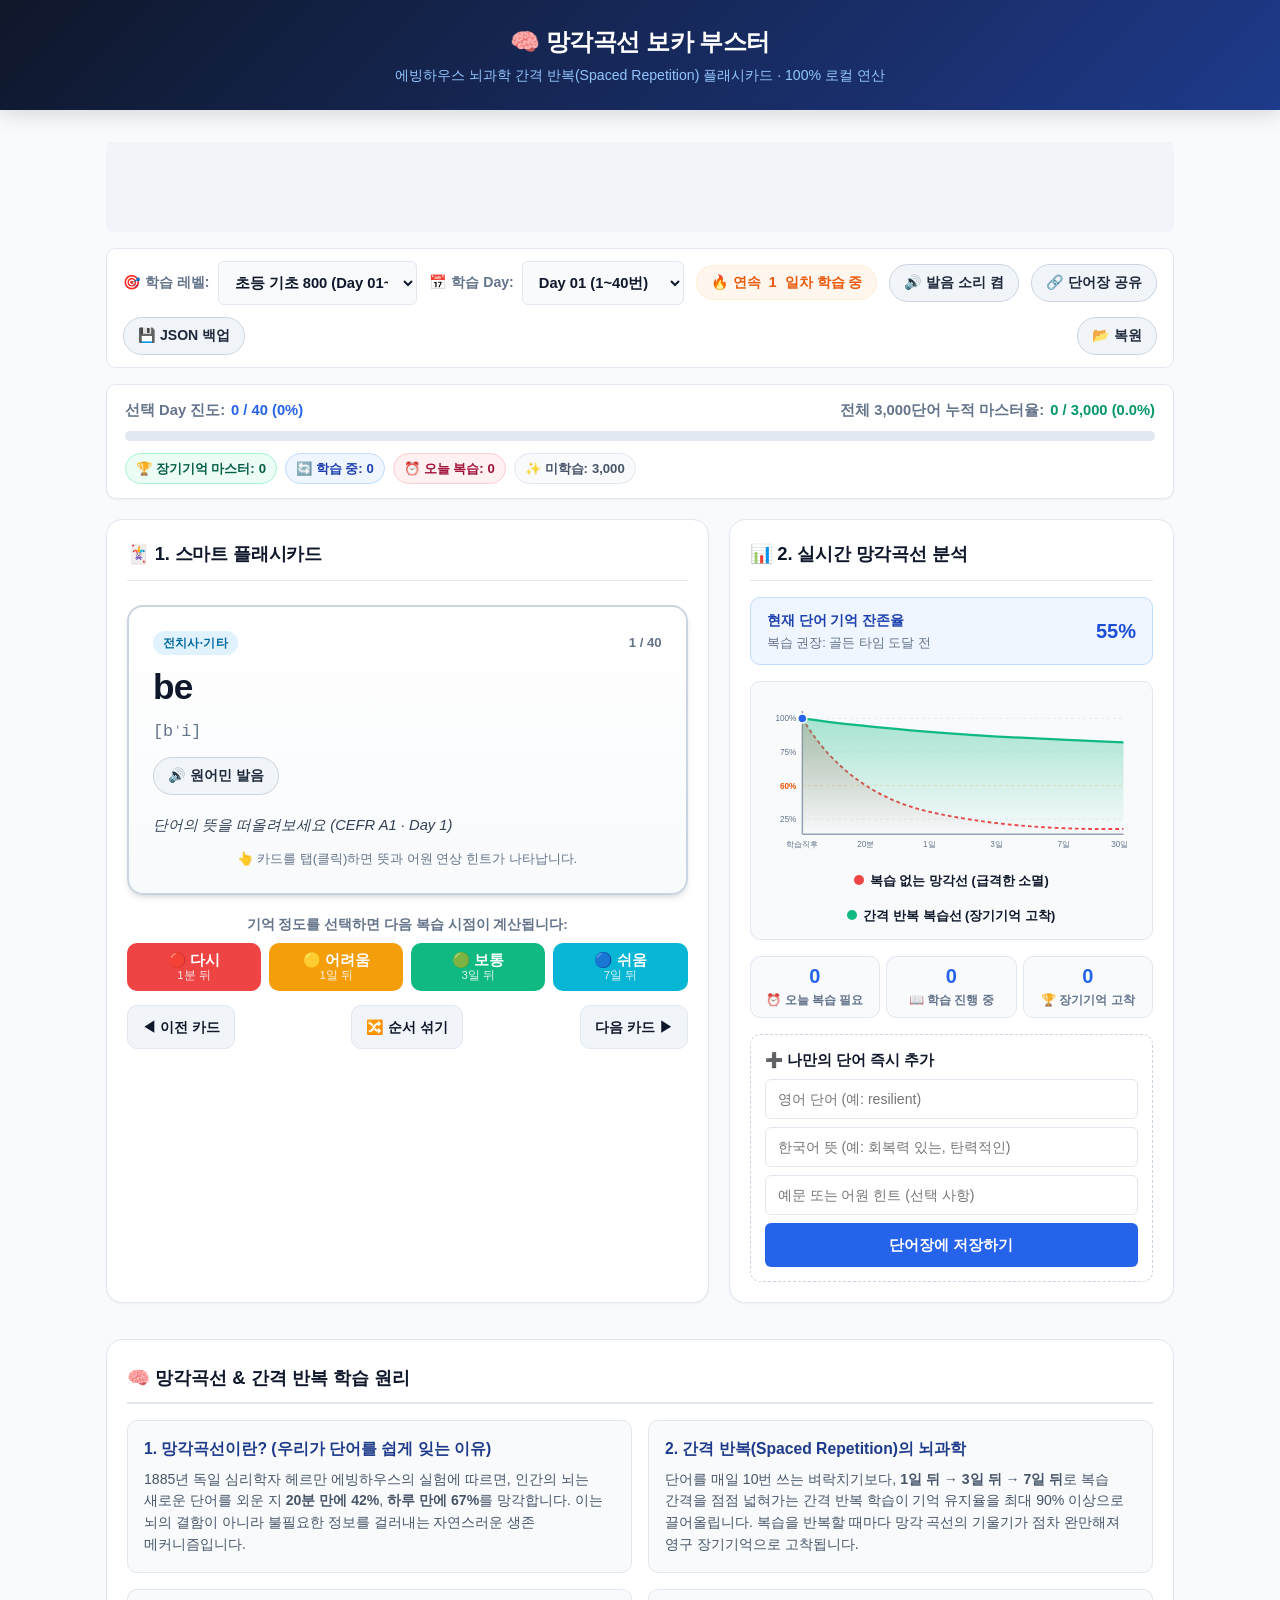
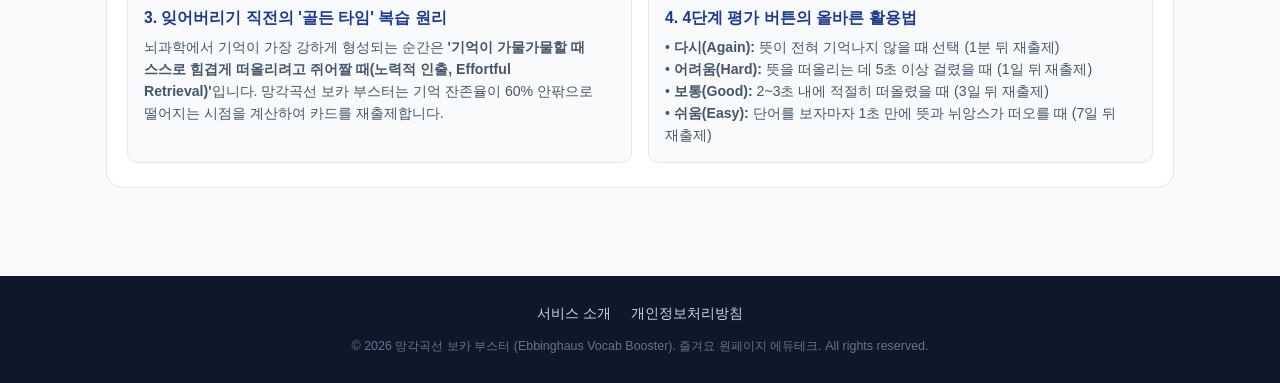
==== commit 1af28ffd: "feat: add custom vocab URL hash sharing and JSON backup/restore" ====
--- a/index.html
+++ b/index.html
@@ -122,6 +122,10 @@
     <button type="button" class="btn-sound" id="btn-sound-toggle" aria-label="발음 음성 안내 토글">
       🔊 발음 소리 켬
     </button>
+    <button type="button" class="btn-sound" id="btnShareCustomVocab" title="나만의 단어장을 URL 링크로 무서버 공유">🔗 단어장 공유</button>
+    <button type="button" class="btn-sound" id="btnExportVocab" title="내 학습 진도 및 단어장 JSON 백업 다운로드">💾 JSON 백업</button>
+    <button type="button" class="btn-sound" id="btnImportVocab" title="JSON 백업 파일 복원">📂 복원</button>
+    <input type="file" id="vocabFileInput" accept=".json" style="display:none;">
   </div>
 
   <!-- Real-time Progress & Mastery Dashboard -->
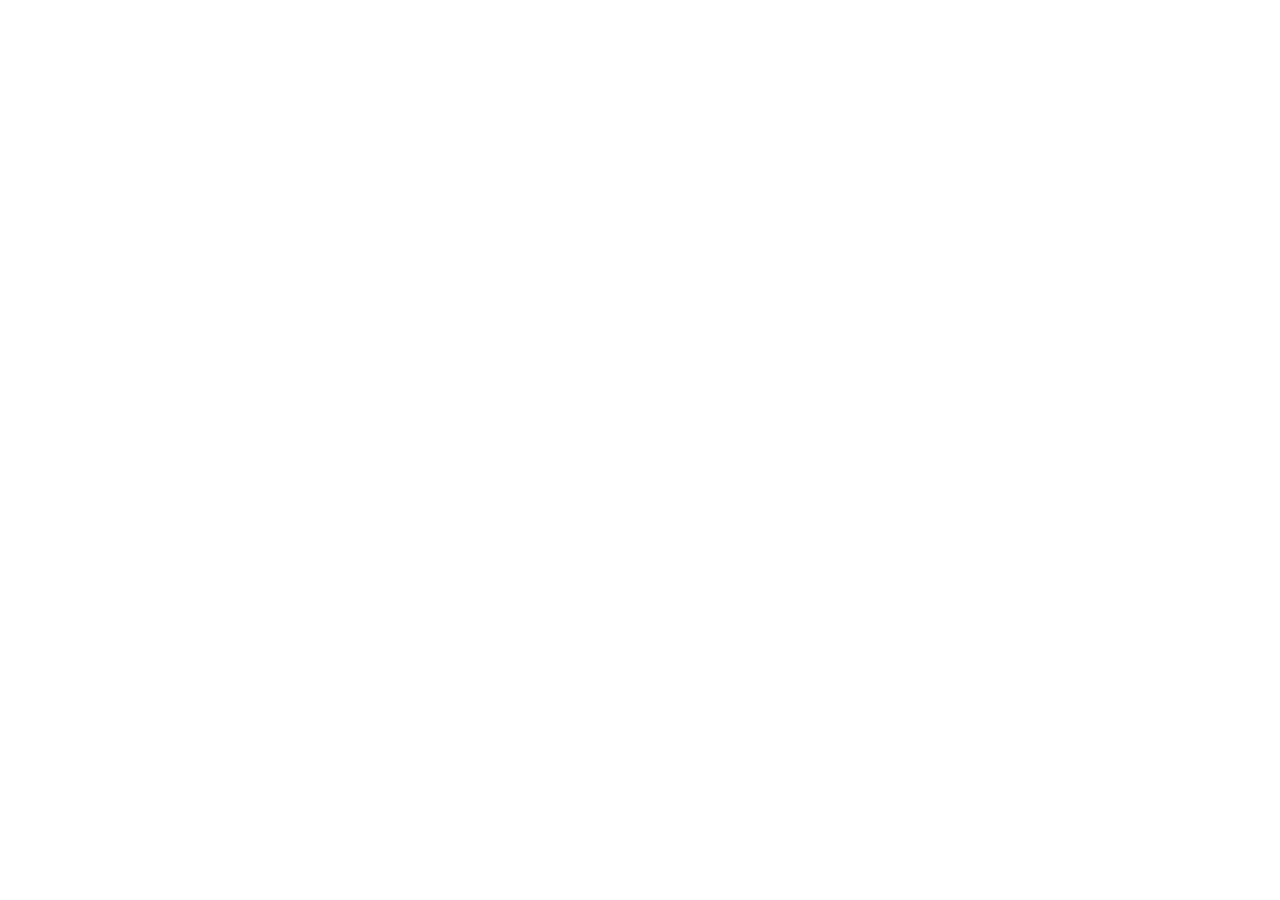
==== commit 8b87d424: "merge: redirect to flashcard.enjoy-onepage.com - user decision 2026-10-29 [kiro]" ====
--- a/index.html
+++ b/index.html
@@ -1,435 +1,27 @@
 <!DOCTYPE html>
 <html lang="ko">
 <head>
-<meta charset="utf-8">
-<meta name="viewport" content="width=device-width, initial-scale=1">
-<!-- PAGE:HEAD START -->
-<title>망각곡선 보카 부스터 | 에빙하우스 간격 반복 플래시카드 & 기억률 시각화</title>
-<meta name="description" content="에빙하우스 망각곡선과 FSRS 간격 반복 알고리즘으로 뇌의 최적 복습 타이밍을 실시간 시각화하고 단어를 장기기억으로 고착화하는 지능형 플래시카드 보카 엔진.">
-<meta name="robots" content="index, follow">
-<link rel="canonical" href="https://ebbinghaus-vocab.enjoy-onepage.com/">
-<link rel="alternate" hreflang="ko" href="https://ebbinghaus-vocab.enjoy-onepage.com/">
-<meta name="theme-color" content="#2563eb">
-<link rel="icon" href="data:image/svg+xml,<svg xmlns=%22http://www.w3.org/2000/svg%22 viewBox=%220 0 100 100%22><text y=%22.9em%22 font-size=%2290%22>🧠</text></svg>">
-<link rel="manifest" href="/manifest.json">
-<meta property="og:locale" content="ko_KR">
-<meta property="og:type" content="website">
-<meta property="og:site_name" content="즐겨요 원페이지">
-<meta property="og:title" content="망각곡선 보카 부스터 | 에빙하우스 간격 반복 플래시카드 & 기억률 시각화">
-<meta property="og:description" content="에빙하우스 망각곡선과 FSRS 간격 반복 알고리즘으로 뇌의 최적 복습 타이밍을 실시간 시각화하고 단어를 장기기억으로 고착화하는 지능형 플래시카드 보카 엔진.">
-<meta property="og:url" content="https://ebbinghaus-vocab.enjoy-onepage.com/">
-<meta name="twitter:card" content="summary">
-<meta name="twitter:title" content="망각곡선 보카 부스터 | 에빙하우스 간격 반복 플래시카드 & 기억률 시각화">
-<meta name="twitter:description" content="에빙하우스 망각곡선과 FSRS 간격 반복 알고리즘으로 뇌의 최적 복습 타이밍을 실시간 시각화하고 단어를 장기기억으로 고착화하는 지능형 플래시카드 보카 엔진.">
-<link rel="alternate" type="application/rss+xml" title="망각곡선 보카 부스터 RSS" href="https://ebbinghaus-vocab.enjoy-onepage.com/rss.xml">
-<link rel="sitemap" type="application/xml" href="https://ebbinghaus-vocab.enjoy-onepage.com/sitemap.xml">
-<script type="application/ld+json">
-{
-  "@context": "https://schema.org",
-  "@graph": [
-    {
-      "@type": "WebApplication",
-      "@id": "https://ebbinghaus-vocab.enjoy-onepage.com/#webapp",
-      "name": "망각곡선 보카 부스터",
-      "url": "https://ebbinghaus-vocab.enjoy-onepage.com/",
-      "applicationCategory": "EducationalApplication",
-      "operatingSystem": "All",
-      "inLanguage": "ko",
-      "browserRequirements": "Requires JavaScript. Requires HTML5.",
-      "description": "에빙하우스 망각곡선과 간격 반복(Spaced Repetition) 원리를 활용하여 단어 망각률을 실시간 계산하고 장기기억을 완성하는 인터랙티브 보카 플래시카드 웹앱.",
-      "offers": { "@type": "Offer", "price": "0", "priceCurrency": "KRW" }
-    },
-    {
-      "@type": "FAQPage",
-      "@id": "https://ebbinghaus-vocab.enjoy-onepage.com/#faq",
-      "mainEntity": [
-        {
-          "@type": "Question",
-          "name": "에빙하우스 망각곡선이란 무엇인가요?",
-          "acceptedAnswer": {
-            "@type": "Answer",
-            "text": "독일의 심리학자 헤르만 에빙하우스가 발견한 기억의 자연 감쇠 법칙으로, 사람은 새로운 지식을 배운 지 20분 만에 42%, 하루 만에 67%를 잊어버립니다. 하지만 주기적인 간격 반복 복습을 거치면 망각 속도가 현저히 느려져 영구적인 장기기억으로 전환됩니다."
-          }
-        },
-        {
-          "@type": "Question",
-          "name": "간격 반복(Spaced Repetition)은 왜 효과적인가요?",
-          "acceptedAnswer": {
-            "@type": "Answer",
-            "text": "뇌는 지식이 잊혀지기 직전인 '골든 타임'에 뇌세포를 쥐어짜내 기억을 회상(노력적 인출)할 때 가장 강력하게 시냅스 연결을 강화합니다. 망각곡선 보카 부스터는 이 타이밍을 자동으로 계산해 복습 주기를 설계합니다."
-          }
-        },
-        {
-          "@type": "Question",
-          "name": "내 단어 학습 데이터가 서버에 저장되나요?",
-          "acceptedAnswer": {
-            "@type": "Answer",
-            "text": "아닙니다. 망각곡선 보카 부스터의 모든 단어 데이터, 학습 이력, 커스텀 단어장은 100% 사용자의 기기 브라우저(LocalStorage / IndexedDB)에만 안전하게 암호화 보관되며 외부 서버로 절대 전송되지 않습니다."
-          }
-        }
-      ]
-    }
-  ]
-}
-</script>
-<!-- PAGE:HEAD END -->
-<!-- ADSENSE START: loader -->
-<script async src="https://pagead2.googlesyndication.com/pagead/js/adsbygoogle.js?client=ca-pub-2228289204702106" crossorigin="anonymous"></script>
-<!-- ADSENSE END: loader -->
-<link rel="stylesheet" href="style.css?v=1.1">
+<meta charset="UTF-8">
+<meta name="viewport" content="width=device-width, initial-scale=1.0">
+<title>페이지가 옮겨졌습니다</title>
+<meta name="robots" content="noindex, follow">
+<link rel="canonical" href="https://flashcard.enjoy-onepage.com/">
+<meta http-equiv="refresh" content="0; url=https://flashcard.enjoy-onepage.com/">
+<script>location.replace("https://flashcard.enjoy-onepage.com/");</script>
+<style>
+body{margin:0;min-height:100vh;display:flex;align-items:center;justify-content:center;padding:24px;box-sizing:border-box;background:#0f172a;color:#e2e8f0;font-family:system-ui,-apple-system,"Apple SD Gothic Neo","Malgun Gothic","Segoe UI",Roboto,sans-serif;word-break:keep-all}
+main{max-width:34rem;text-align:center}
+h1{font-size:1.5rem;margin:0 0 .75rem}
+p{margin:0 0 1rem;line-height:1.6;color:#cbd5e1}
+a{color:#6ee7b7;font-weight:700}
+</style>
 </head>
 <body>
-
-<!-- Header - Kiro Signature Gradient Brand Header -->
-<header class="header">
-  <h1>🧠 망각곡선 보카 부스터</h1>
-  <div class="header-sub">에빙하우스 뇌과학 간격 반복(Spaced Repetition) 플래시카드 · 100% 로컬 연산</div>
-</header>
-
-<main class="wrap">
-
-  <!-- ADSENSE START: top -->
-  <div class="ad-box ad-top">
-    <ins class="adsbygoogle" style="display:inline-block;width:100%;height:60px" data-ad-client="ca-pub-2228289204702106" data-ad-slot="3824727725" data-ad-format="horizontal" data-full-width-responsive="true"></ins>
-    <script>(adsbygoogle = window.adsbygoogle || []).push({});</script>
-  </div>
-  <!-- ADSENSE END: top -->
-
-  <!-- Top Control Bar: Level & Day Selector -->
-  <div class="control-bar">
-    <div class="deck-select-group">
-      <label for="level-select" class="deck-select-label">🎯 학습 레벨:</label>
-      <select id="level-select" class="deck-select" aria-label="학습 레벨 선택">
-        <option value="elem">초등 기초 800 (Day 01~20)</option>
-        <option value="mid">중학 필수 1,000 (Day 21~45)</option>
-        <option value="high">고등·수능 1,200 (Day 46~75)</option>
-        <option value="all">전체 3,000단어 (Day 01~75)</option>
-        <option value="custom">나만의 단어장</option>
-      </select>
-    </div>
-
-    <div class="day-select-group" id="day-select-wrap">
-      <label for="day-select" class="deck-select-label">📅 학습 Day:</label>
-      <select id="day-select" class="day-select" aria-label="학습 Day 선택">
-        <!-- Dynamically populated in app.js -->
-      </select>
-    </div>
-    
-    <div class="streak-group" id="streak-badge" title="매일 학습하여 스트릭을 이어가세요!">
-      🔥 연속 <span id="streak-days">1</span>일차 학습 중
-    </div>
-
-    <button type="button" class="btn-sound" id="btn-sound-toggle" aria-label="발음 음성 안내 토글">
-      🔊 발음 소리 켬
-    </button>
-    <button type="button" class="btn-sound" id="btnShareCustomVocab" title="나만의 단어장을 URL 링크로 무서버 공유">🔗 단어장 공유</button>
-    <button type="button" class="btn-sound" id="btnExportVocab" title="내 학습 진도 및 단어장 JSON 백업 다운로드">💾 JSON 백업</button>
-    <button type="button" class="btn-sound" id="btnImportVocab" title="JSON 백업 파일 복원">📂 복원</button>
-    <input type="file" id="vocabFileInput" accept=".json" style="display:none;">
-  </div>
-
-  <!-- Real-time Progress & Mastery Dashboard -->
-  <div class="mastery-dashboard" aria-label="학습 진도 및 에빙하우스 마스터리 대시보드">
-    <div class="mastery-stats-head">
-      <div class="scope-progress-box">
-        <span class="m-label">선택 Day 진도:</span>
-        <strong id="scope-progress-text">0 / 40 (0%)</strong>
-      </div>
-      <div class="total-mastery-box">
-        <span class="m-label">전체 3,000단어 누적 마스터율:</span>
-        <strong id="total-mastery-text">0 / 3,000 (0.0%)</strong>
-      </div>
-    </div>
-    <div class="progress-track" title="현재 선택 범위 학습 진도율">
-      <div class="progress-fill" id="scope-progress-fill" style="width: 0%"></div>
-    </div>
-    <div class="mastery-chips">
-      <span class="m-chip chip-mastered" title="3회 이상 정답 및 기억 안정화">🏆 장기기억 마스터: <b id="cnt-mastered">0</b></span>
-      <span class="m-chip chip-learning" title="1~2회 학습 진행 중">🔄 학습 중: <b id="cnt-learning">0</b></span>
-      <span class="m-chip chip-due" title="오늘 복습 주기 도래">⏰ 오늘 복습: <b id="cnt-due">0</b></span>
-      <span class="m-chip chip-new" title="아직 한 번도 안 본 단어">✨ 미학습: <b id="cnt-new">3,000</b></span>
-    </div>
-  </div>
-
-  <!-- 2-Column Gold Standard Grid (PC 1:1, Mobile 1-Column) -->
-  <div class="grid2">
-
-    <!-- Column 1: Interactive 3D Flashcard & 4-Step Evaluation -->
-    <section class="card" aria-labelledby="card-section-title">
-      <div class="card-header-row">
-        <h2 id="card-section-title">🃏 1. 스마트 플래시카드</h2>
-      </div>
-
-      <!-- 3D Flip Card Container -->
-      <div class="flashcard-wrap">
-        <div class="flashcard" id="flashcard" role="button" tabindex="0" aria-label="플래시카드 클릭하여 뒤집기">
-          
-          <!-- Card Front -->
-          <div class="card-face card-front">
-            <div class="card-badge-row">
-              <span class="pos-tag" id="card-front-pos">형용사</span>
-              <span id="card-progress-text">1 / 50</span>
-            </div>
-            
-            <div class="card-main-content">
-              <div class="word-term" id="card-word">comprehensive</div>
-              <div class="word-phonetic" id="card-phonetic">[ˌkɑːmprɪˈhensɪv]</div>
-              <button type="button" class="btn-sound" id="btn-speak-front" style="margin: 0 auto 12px auto;" aria-label="원어민 발음 듣기">
-                🔊 원어민 발음
-              </button>
-              <div class="word-example" id="card-front-example">
-                "The school offers a ________ study program for all students."
-              </div>
-            </div>
-
-            <div class="card-footer-tip">
-              👆 카드를 탭(클릭)하면 뜻과 어원 연상 힌트가 나타납니다.
-            </div>
-          </div>
-
-          <!-- Card Back -->
-          <div class="card-face card-back">
-            <div class="card-badge-row">
-              <span class="pos-tag" id="card-back-pos">형용사</span>
-              <span id="card-stage-text">1차 학습</span>
-            </div>
-
-            <div class="card-main-content">
-              <div class="word-meaning" id="card-meaning">종합적인, 포괄적인</div>
-              <div class="word-hint" id="card-hint">
-                💡 <strong>어원 힌트:</strong> com(완전히) + prehend(붙잡다) → 모든 것을 완전히 붙잡아 아우르는
-              </div>
-              <div class="word-example" id="card-back-example">
-                "The school offers a <strong>comprehensive</strong> study program."
-              </div>
-              <div class="word-example-ko" id="card-back-example-ko">
-                "그 학교는 모든 학생을 위한 종합적인 교육 프로그램을 제공한다."
-              </div>
-            </div>
-
-            <div class="card-footer-tip">
-              아래 4단계 평가 버튼을 눌러 복습 주기를 배정하세요.
-            </div>
-          </div>
-
-        </div>
-      </div>
-
-      <!-- 4-Step Spaced Repetition Buttons -->
-      <div class="eval-section">
-        <div class="eval-prompt">기억 정도를 선택하면 다음 복습 시점이 계산됩니다:</div>
-        <div class="eval-grid">
-          <button type="button" class="btn-eval btn-again" data-rating="again">
-            <span class="eval-label">🔴 다시</span>
-            <span class="eval-interval">1분 뒤</span>
-          </button>
-          <button type="button" class="btn-eval btn-hard" data-rating="hard">
-            <span class="eval-label">🟡 어려움</span>
-            <span class="eval-interval">1일 뒤</span>
-          </button>
-          <button type="button" class="btn-eval btn-good" data-rating="good">
-            <span class="eval-label">🟢 보통</span>
-            <span class="eval-interval">3일 뒤</span>
-          </button>
-          <button type="button" class="btn-eval btn-easy" data-rating="easy">
-            <span class="eval-label">🔵 쉬움</span>
-            <span class="eval-interval">7일 뒤</span>
-          </button>
-        </div>
-      </div>
-
-      <!-- Navigation & Shuffle -->
-      <div class="card-nav">
-        <button type="button" class="btn-secondary" id="btn-prev-card">
-          ◀ 이전 카드
-        </button>
-        <button type="button" class="btn-secondary" id="btn-shuffle-deck">
-          🔀 순서 섞기
-        </button>
-        <button type="button" class="btn-secondary" id="btn-next-card">
-          다음 카드 ▶
-        </button>
-      </div>
-    </section>
-
-    <!-- Column 2: Real-Time Ebbinghaus Forgetting Curve & Retention Stats -->
-    <section class="card" aria-labelledby="chart-section-title">
-      <div class="card-header-row">
-        <h2 id="chart-section-title">📊 2. 실시간 망각곡선 분석</h2>
-      </div>
-
-      <!-- Current Retention Gauge -->
-      <div class="retention-meter">
-        <div>
-          <div class="retention-label">현재 단어 기억 잔존율</div>
-          <div style="font-size: 0.8rem; color: #64748b; margin-top: 2px;" id="retention-desc">
-            복습 권장: 골든 타임 도달 전
-          </div>
-        </div>
-        <div class="retention-value" id="retention-pct">100%</div>
-      </div>
-
-      <!-- Live SVG Forgetting Curve Chart -->
-      <div class="chart-box">
-        <svg class="svg-chart" id="forgetting-chart" viewBox="0 0 500 220" aria-label="에빙하우스 망각곡선 인터랙티브 시각화 차트">
-          <defs>
-            <linearGradient id="decayGrad" x1="0%" y1="0%" x2="0%" y2="100%">
-              <stop offset="0%" stop-color="#ef4444" stop-opacity="0.3"/>
-              <stop offset="100%" stop-color="#ef4444" stop-opacity="0.0"/>
-            </linearGradient>
-            <linearGradient id="boostGrad" x1="0%" y1="0%" x2="0%" y2="100%">
-              <stop offset="0%" stop-color="#10b981" stop-opacity="0.35"/>
-              <stop offset="100%" stop-color="#10b981" stop-opacity="0.0"/>
-            </linearGradient>
-          </defs>
-
-          <!-- Grid Lines -->
-          <line x1="50" y1="30" x2="480" y2="30" stroke="#e2e8f0" stroke-dasharray="4,4" />
-          <line x1="50" y1="75" x2="480" y2="75" stroke="#e2e8f0" stroke-dasharray="4,4" />
-          <line x1="50" y1="120" x2="480" y2="120" stroke="#fed7aa" stroke-dasharray="4,4" /> <!-- 60% Critical Golden Line -->
-          <line x1="50" y1="165" x2="480" y2="165" stroke="#e2e8f0" stroke-dasharray="4,4" />
-          
-          <!-- Axes -->
-          <line x1="50" y1="20" x2="50" y2="185" stroke="#94a3b8" stroke-width="2" />
-          <line x1="50" y1="185" x2="480" y2="185" stroke="#94a3b8" stroke-width="2" />
-
-          <!-- Y-Axis Labels -->
-          <text x="42" y="34" font-size="11" fill="#64748b" text-anchor="end">100%</text>
-          <text x="42" y="79" font-size="11" fill="#64748b" text-anchor="end">75%</text>
-          <text x="42" y="124" font-size="11" fill="#ea580c" font-weight="bold" text-anchor="end">60%</text>
-          <text x="42" y="169" font-size="11" fill="#64748b" text-anchor="end">25%</text>
-
-          <!-- X-Axis Labels -->
-          <text x="50" y="202" font-size="11" fill="#64748b" text-anchor="middle">학습직후</text>
-          <text x="135" y="202" font-size="11" fill="#64748b" text-anchor="middle">20분</text>
-          <text x="220" y="202" font-size="11" fill="#64748b" text-anchor="middle">1일</text>
-          <text x="310" y="202" font-size="11" fill="#64748b" text-anchor="middle">3일</text>
-          <text x="400" y="202" font-size="11" fill="#64748b" text-anchor="middle">7일</text>
-          <text x="475" y="202" font-size="11" fill="#64748b" text-anchor="middle">30일</text>
-
-          <!-- Decay Curve (No review - drops sharply) -->
-          <path id="path-decay-fill" d="M 50 30 Q 110 130, 220 155 T 480 178 L 480 185 L 50 185 Z" fill="url(#decayGrad)" />
-          <path id="path-decay" d="M 50 30 Q 110 130, 220 155 T 480 178" fill="none" stroke="#ef4444" stroke-width="2.5" stroke-dasharray="5,4" />
-
-          <!-- Spaced Repetition Boost Curve (Dynamic) -->
-          <path id="path-boost-fill" d="M 50 30 Q 120 40, 220 48 T 480 62 L 480 185 L 50 185 Z" fill="url(#boostGrad)" />
-          <path id="path-boost" d="M 50 30 Q 120 40, 220 48 T 480 62" fill="none" stroke="#10b981" stroke-width="3" />
-
-          <!-- Current Word Point Indicator -->
-          <circle id="point-current" cx="50" cy="30" r="6" fill="#2563eb" stroke="#ffffff" stroke-width="2" />
-        </svg>
-
-        <div class="chart-legend">
-          <span class="legend-item">
-            <span class="legend-dot dot-decay"></span>
-            복습 없는 망각선 (급격한 소멸)
-          </span>
-          <span class="legend-item">
-            <span class="legend-dot dot-boost"></span>
-            간격 반복 복습선 (장기기억 고착)
-          </span>
-        </div>
-      </div>
-
-      <!-- Today's Study Stats Grid -->
-      <div class="stats-grid">
-        <div class="stat-pill">
-          <div class="stat-num" id="stat-due">0</div>
-          <div class="stat-desc">⏰ 오늘 복습 필요</div>
-        </div>
-        <div class="stat-pill">
-          <div class="stat-num" id="stat-learning">1</div>
-          <div class="stat-desc">📖 학습 진행 중</div>
-        </div>
-        <div class="stat-pill">
-          <div class="stat-num" id="stat-mastered">0</div>
-          <div class="stat-desc">🏆 장기기억 고착</div>
-        </div>
-      </div>
-
-      <!-- Quick Word Add Form -->
-      <div class="quick-add-box">
-        <div class="quick-add-title">➕ 나만의 단어 즉시 추가</div>
-        <form id="form-quick-add" class="quick-add-form" onsubmit="return false;">
-          <input type="text" id="input-new-word" class="input-text" placeholder="영어 단어 (예: resilient)" required>
-          <input type="text" id="input-new-meaning" class="input-text" placeholder="한국어 뜻 (예: 회복력 있는, 탄력적인)" required>
-          <input type="text" id="input-new-example" class="input-text" placeholder="예문 또는 어원 힌트 (선택 사항)">
-          <button type="submit" class="btn-primary" id="btn-add-word">
-            단어장에 저장하기
-          </button>
-        </form>
-      </div>
-
-    </section>
-
-  </div>
-
-  <!-- ADSENSE START: mid -->
-  <div class="ad-box ad-mid">
-    <ins class="adsbygoogle" style="display:block" data-ad-client="ca-pub-2228289204702106" data-ad-slot="1186914926" data-ad-format="auto" data-full-width-responsive="true"></ins>
-    <script>(adsbygoogle = window.adsbygoogle || []).push({});</script>
-  </div>
-  <!-- ADSENSE END: mid -->
-
-  <!-- Educational Guide & FAQ Section -->
-  <section class="guide-section" aria-labelledby="guide-title">
-    <h2 class="guide-title" id="guide-title">🧠 망각곡선 & 간격 반복 학습 원리</h2>
-    
-    <div class="guide-grid">
-      <article class="guide-card">
-        <h3>1. 망각곡선이란? (우리가 단어를 쉽게 잊는 이유)</h3>
-        <p>
-          1885년 독일 심리학자 헤르만 에빙하우스의 실험에 따르면, 인간의 뇌는 새로운 단어를 외운 지 <strong>20분 만에 42%</strong>, <strong>하루 만에 67%</strong>를 망각합니다. 이는 뇌의 결함이 아니라 불필요한 정보를 걸러내는 자연스러운 생존 메커니즘입니다.
-        </p>
-      </article>
-
-      <article class="guide-card">
-        <h3>2. 간격 반복(Spaced Repetition)의 뇌과학</h3>
-        <p>
-          단어를 매일 10번 쓰는 벼락치기보다, <strong>1일 뒤 → 3일 뒤 → 7일 뒤</strong>로 복습 간격을 점점 넓혀가는 간격 반복 학습이 기억 유지율을 최대 90% 이상으로 끌어올립니다. 복습을 반복할 때마다 망각 곡선의 기울기가 점차 완만해져 영구 장기기억으로 고착됩니다.
-        </p>
-      </article>
-
-      <article class="guide-card">
-        <h3>3. 잊어버리기 직전의 '골든 타임' 복습 원리</h3>
-        <p>
-          뇌과학에서 기억이 가장 강하게 형성되는 순간은 <strong>'기억이 가물가물할 때 스스로 힘겹게 떠올리려고 쥐어짤 때(노력적 인출, Effortful Retrieval)'</strong>입니다. 망각곡선 보카 부스터는 기억 잔존율이 60% 안팎으로 떨어지는 시점을 계산하여 카드를 재출제합니다.
-        </p>
-      </article>
-
-      <article class="guide-card">
-        <h3>4. 4단계 평가 버튼의 올바른 활용법</h3>
-        <p>
-          • <strong>다시(Again):</strong> 뜻이 전혀 기억나지 않을 때 선택 (1분 뒤 재출제)<br>
-          • <strong>어려움(Hard):</strong> 뜻을 떠올리는 데 5초 이상 걸렸을 때 (1일 뒤 재출제)<br>
-          • <strong>보통(Good):</strong> 2~3초 내에 적절히 떠올렸을 때 (3일 뒤 재출제)<br>
-          • <strong>쉬움(Easy):</strong> 단어를 보자마자 1초 만에 뜻과 뉘앙스가 떠오를 때 (7일 뒤 재출제)
-        </p>
-      </article>
-    </div>
-  </section>
-
-  <!-- ADSENSE START: bottom -->
-  <div class="ad-box ad-bottom">
-    <ins class="adsbygoogle" style="display:block" data-ad-client="ca-pub-2228289204702106" data-ad-slot="3416334507" data-ad-format="auto" data-full-width-responsive="true"></ins>
-    <script>(adsbygoogle = window.adsbygoogle || []).push({});</script>
-  </div>
-  <!-- ADSENSE END: bottom -->
-
+<main>
+<h1>페이지가 옮겨졌습니다</h1>
+<p>망각곡선 보카 부스터 사이트는 운영을 마쳤습니다. 대신 쓸 수 있는 도구: 망각곡선 플래시카드 암기장</p>
+<p>잠시 후 자동으로 이동합니다.</p>
+<p><a href="https://flashcard.enjoy-onepage.com/">망각곡선 플래시카드 암기장 바로 가기</a></p>
 </main>
-
-<!-- Footer -->
-<footer class="footer">
-  <div class="footer-links">
-    <a href="/about.html">서비스 소개</a>
-    <a href="/privacy.html">개인정보처리방침</a>
-  </div>
-  <div class="footer-copy">
-    &copy; 2026 망각곡선 보카 부스터 (Ebbinghaus Vocab Booster). 즐겨요 원페이지 에듀테크. All rights reserved.
-  </div>
-</footer>
-
-<script src="vocab_data.js"></script>
-<script src="app.js?v=2.0"></script>
 </body>
 </html>
